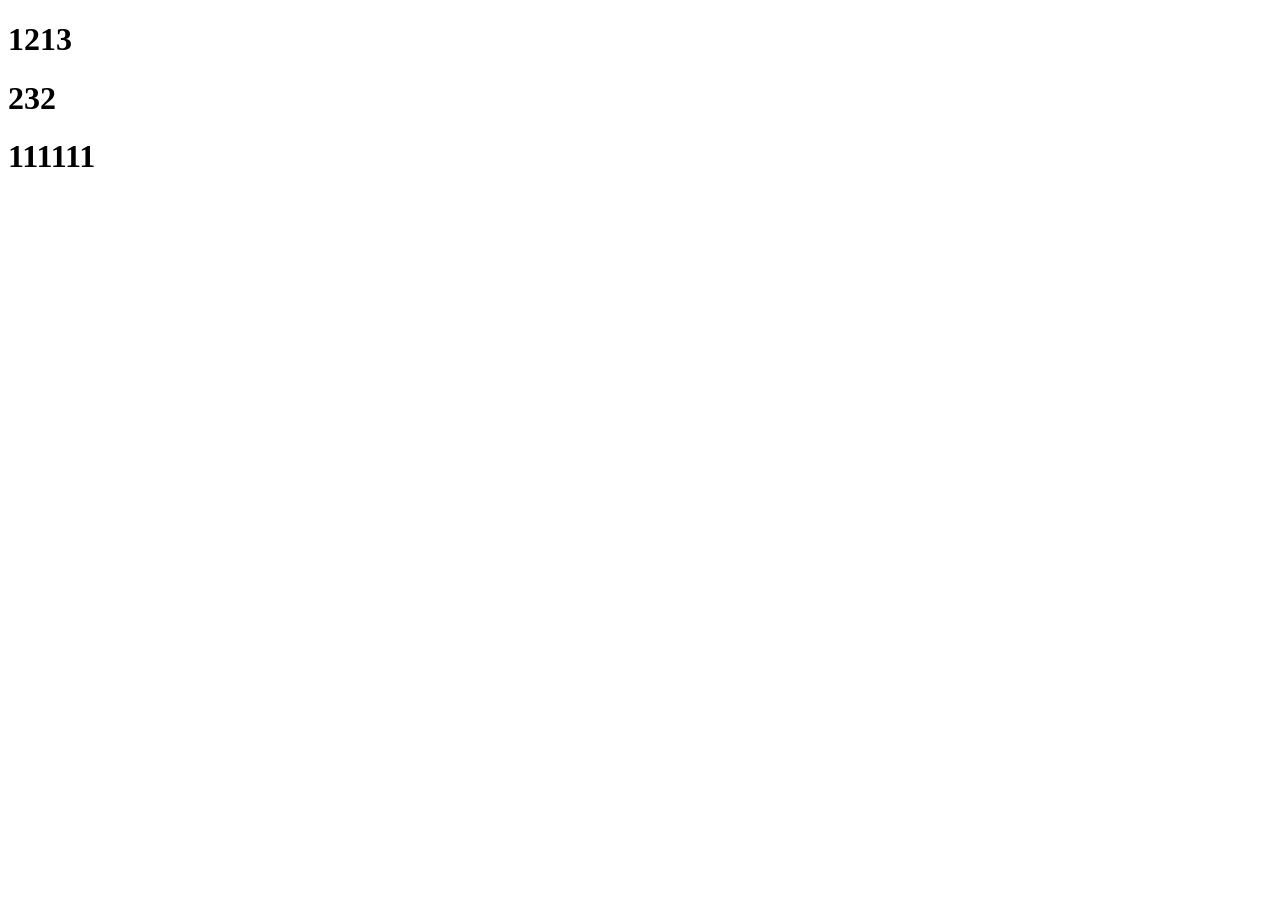
==== myapp/target/classes/templates/index.html @ 2e3e6c56 "Add files via upload" ====
<!doctype html>
<html lang="ru">
  <head>
    <meta charset="UTF-8" />
    <meta name="viewport" content="width=device-width, initial-scale=1.0" />
    <title>Заголовочек</title>
  </head>
  <body>
    <h1>1213</h1>
    <h1>232</h1>
    <h1>111111</h1>
  </body>
</html>
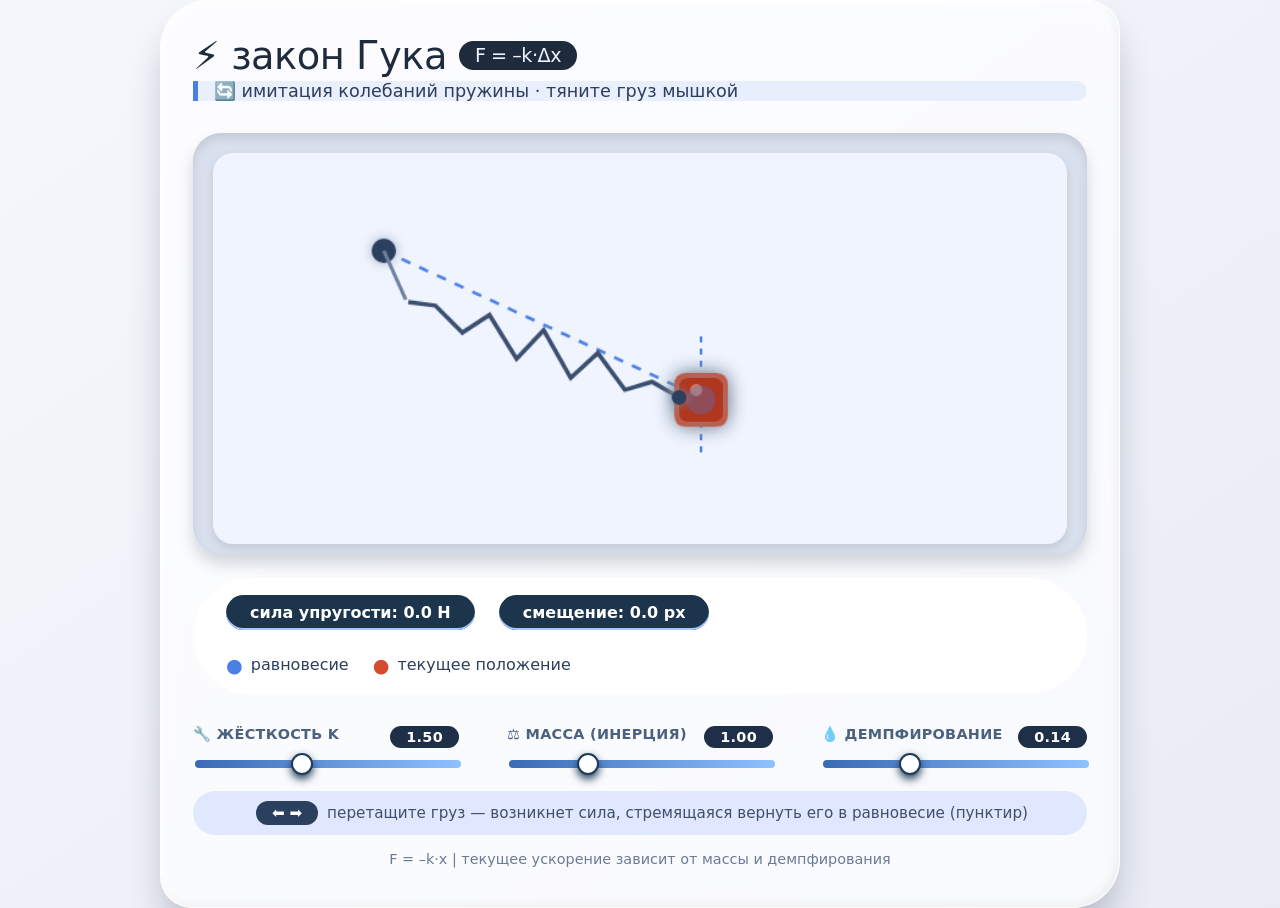
==== commit 177b118a: "Мое решение" ====
--- a/myapp/target/classes/templates/index.html
+++ b/myapp/target/classes/templates/index.html
@@ -3,11 +3,593 @@
   <head>
     <meta charset="UTF-8" />
     <meta name="viewport" content="width=device-width, initial-scale=1.0" />
-    <title>Заголовочек</title>
+    <title>Закон Гука: имитация пружины</title>
+    <style>
+      * {
+        box-sizing: border-box;
+        font-family: "Segoe UI", Roboto, system-ui, sans-serif;
+      }
+      body {
+        background: linear-gradient(145deg, #f5f7fc 0%, #e9ecf5 100%);
+        min-height: 100vh;
+        margin: 0;
+        display: flex;
+        align-items: center;
+        justify-content: center;
+      }
+      .card {
+        background: rgba(255, 255, 255, 0.7);
+        backdrop-filter: blur(8px);
+        border-radius: 3rem 2rem 3rem 2rem;
+        box-shadow:
+          0 25px 40px -10px rgba(10, 20, 50, 0.3),
+          inset 2px 2px 5px rgba(255, 255, 255, 0.8),
+          inset -3px -3px 8px rgba(0, 0, 0, 0.05);
+        padding: 2rem 2rem 2.5rem 2rem;
+        width: fit-content;
+        max-width: 960px;
+        border: 1px solid rgba(255, 255, 255, 0.6);
+      }
+      h1 {
+        font-weight: 500;
+        font-size: 2.4rem;
+        letter-spacing: -0.5px;
+        color: #1e2b3c;
+        margin: 0 0 0.2rem 0;
+        display: flex;
+        align-items: center;
+        gap: 12px;
+      }
+      h1 span {
+        background: #1e2b3c;
+        color: #eef3fc;
+        font-size: 1.2rem;
+        padding: 0.2rem 1rem;
+        border-radius: 40px;
+        font-weight: 400;
+      }
+      .sub {
+        color: #2c3e5c;
+        font-size: 1.1rem;
+        margin-bottom: 2rem;
+        border-left: 5px solid #4a80e5;
+        padding-left: 1rem;
+        background: rgba(74, 128, 229, 0.1);
+        border-radius: 0 20px 20px 0;
+      }
+      .canvas-wrapper {
+        background: #d9e0ed;
+        border-radius: 28px;
+        padding: 20px 20px 10px 20px;
+        box-shadow:
+          inset 0 5px 10px rgba(0, 0, 0, 0.1),
+          0 10px 15px rgba(52, 64, 84, 0.2);
+      }
+      canvas {
+        display: block;
+        width: 100%;
+        height: auto;
+        background: #f0f4fe;
+        border-radius: 20px;
+        box-shadow: 0 4px 8px rgba(0, 0, 0, 0.1);
+        cursor: grab;
+        touch-action: none; /* для удобства на мобильных */
+      }
+      canvas:active {
+        cursor: grabbing;
+      }
+      .control-panel {
+        margin-top: 2rem;
+        display: flex;
+        flex-wrap: wrap;
+        gap: 2rem 3rem;
+        align-items: flex-end;
+        justify-content: center;
+      }
+      .slider-group {
+        min-width: 200px;
+        flex: 1 1 200px;
+      }
+      .slider-group label {
+        display: flex;
+        justify-content: space-between;
+        font-weight: 600;
+        color: #1f3a5f;
+        letter-spacing: 0.3px;
+        margin-bottom: 5px;
+      }
+      .slider-group label span:first-child {
+        text-transform: uppercase;
+        font-size: 0.9rem;
+        opacity: 0.8;
+      }
+      .slider-group label span:last-child {
+        background: #1e2f47;
+        color: white;
+        padding: 0.2rem 1rem;
+        border-radius: 30px;
+        font-size: 0.9rem;
+      }
+      input[type="range"] {
+        width: 100%;
+        height: 8px;
+        background: linear-gradient(90deg, #3a6ab5, #8fc1ff);
+        border-radius: 10px;
+        -webkit-appearance: none;
+        appearance: none;
+      }
+      input[type="range"]::-webkit-slider-thumb {
+        -webkit-appearance: none;
+        width: 22px;
+        height: 22px;
+        background: white;
+        border-radius: 50%;
+        box-shadow: 0 4px 8px #1e3b5a;
+        border: 2px solid #1e3b5a;
+        cursor: pointer;
+        transition: 0.07s;
+      }
+      input[type="range"]::-webkit-slider-thumb:hover {
+        transform: scale(1.15);
+        background: #e9f0ff;
+      }
+      .info-bar {
+        display: flex;
+        flex-wrap: wrap;
+        gap: 1.5rem 3rem;
+        justify-content: space-between;
+        background: #ffffffc7;
+        padding: 1rem 2rem;
+        border-radius: 60px;
+        margin: 1.5rem 0 0.5rem 0;
+        backdrop-filter: blur(4px);
+        border: 1px solid white;
+        align-items: center;
+      }
+      .force-badge {
+        display: flex;
+        gap: 1.5rem;
+        font-weight: 600;
+      }
+      .force-badge div {
+        background: #1d344d;
+        color: white;
+        padding: 0.5rem 1.5rem;
+        border-radius: 40px;
+        box-shadow: inset 0 -2px 0 #a5c6ff;
+      }
+      .legend {
+        display: flex;
+        gap: 1.5rem;
+        color: #2c405c;
+      }
+      .legend span::before {
+        content: "●";
+        margin-right: 8px;
+        font-size: 1.2rem;
+        vertical-align: middle;
+        color: #4a80e5;
+      }
+      .legend span:last-child::before {
+        color: #d44c2f;
+      }
+      .hint {
+        text-align: center;
+        font-size: 0.95rem;
+        color: #3f4f6b;
+        background: #dfe8fe;
+        padding: 0.6rem 1.5rem;
+        border-radius: 50px;
+        margin-top: 1.2rem;
+      }
+      .hint i {
+        font-style: normal;
+        display: inline-block;
+        background: #2b3f5e;
+        color: white;
+        padding: 0.2rem 1rem;
+        border-radius: 30px;
+        margin: 0 4px;
+      }
+      footer {
+        margin-top: 1rem;
+        color: #6b7a95;
+        font-size: 0.9rem;
+        text-align: center;
+      }
+    </style>
   </head>
   <body>
-    <h1>1213</h1>
-    <h1>232</h1>
-    <h1>111111</h1>
+    <div class="card">
+      <h1>
+        ⚡ закон Гука
+        <span>F = –k·Δx</span>
+      </h1>
+      <div class="sub">🔄 имитация колебаний пружины · тяните груз мышкой</div>
+
+      <div class="canvas-wrapper">
+        <canvas id="springCanvas" width="700" height="320"></canvas>
+      </div>
+
+      <div class="info-bar">
+        <div class="force-badge">
+          <div id="forceDisplay">сила упругости: 0.0 Н</div>
+          <div id="displacementDisplay">смещение: 0.0 px</div>
+        </div>
+        <div class="legend">
+          <span>равновесие</span>
+          <span>текущее положение</span>
+        </div>
+      </div>
+
+      <div class="control-panel">
+        <div class="slider-group">
+          <label>
+            <span>🔧 жёсткость k</span>
+            <span id="kValue">1.50</span>
+          </label>
+          <input
+            type="range"
+            id="kSlider"
+            min="0.2"
+            max="3.5"
+            value="1.5"
+            step="0.01"
+          />
+        </div>
+        <div class="slider-group">
+          <label>
+            <span>⚖️ масса (инерция)</span>
+            <span id="massValue">1.0</span>
+          </label>
+          <input
+            type="range"
+            id="massSlider"
+            min="0.3"
+            max="2.8"
+            value="1.0"
+            step="0.05"
+          />
+        </div>
+        <div class="slider-group">
+          <label>
+            <span>💧 демпфирование</span>
+            <span id="dampValue">0.14</span>
+          </label>
+          <input
+            type="range"
+            id="dampSlider"
+            min="0.0"
+            max="0.45"
+            value="0.14"
+            step="0.01"
+          />
+        </div>
+      </div>
+
+      <div class="hint">
+        <i>⬅️ ➡️</i> перетащите груз — возникнет сила, стремящаяся вернуть его в
+        равновесие (пунктир)
+      </div>
+      <footer>
+        F = –k·x | текущее ускорение зависит от массы и демпфирования
+      </footer>
+    </div>
+
+    <script>
+      (function () {
+        const canvas = document.getElementById("springCanvas");
+        const ctx = canvas.getContext("2d");
+
+        // фиксированные точки пружины
+        const anchorX = 140; // точка подвеса (неподвижна)
+        const equilibriumX = 400; // положение равновесия груза (центр масс)
+        // ограничения движения груза
+        const minMassX = 240;
+        const maxMassX = 560;
+
+        // Начальное положение груза – точно в равновесии
+        let massX = equilibriumX;
+
+        // физические переменные для инерционной имитации
+        let velocity = 0; // скорость груза (пиксели/кадр)
+        // параметры (будут обновляться из слайдеров)
+        let stiffness = 1.5; // k
+        let mass = 1.0; // m (условная)
+        let damping = 0.14; // демпфирование
+
+        // флаг перетаскивания
+        let isDragging = false;
+
+        // ---- привязка слайдеров ----
+        const kSlider = document.getElementById("kSlider");
+        const kSpan = document.getElementById("kValue");
+        const massSlider = document.getElementById("massSlider");
+        const massSpan = document.getElementById("massValue");
+        const dampSlider = document.getElementById("dampSlider");
+        const dampSpan = document.getElementById("dampValue");
+
+        function updateSliders() {
+          stiffness = parseFloat(kSlider.value);
+          kSpan.textContent = stiffness.toFixed(2);
+
+          mass = parseFloat(massSlider.value);
+          massSpan.textContent = mass.toFixed(2);
+
+          damping = parseFloat(dampSlider.value);
+          dampSpan.textContent = damping.toFixed(2);
+        }
+
+        kSlider.addEventListener("input", updateSliders);
+        massSlider.addEventListener("input", updateSliders);
+        dampSlider.addEventListener("input", updateSliders);
+        updateSliders(); // инициализация
+
+        // ----- отображение силы и смещения -----
+        const forceDisplay = document.getElementById("forceDisplay");
+        const displacementDisplay = document.getElementById(
+          "displacementDisplay",
+        );
+
+        function updateForceLabel() {
+          const dx = massX - equilibriumX;
+          const force = (-stiffness * dx).toFixed(1);
+          forceDisplay.innerText = `сила упругости: ${force} Н`;
+          displacementDisplay.innerText = `смещение: ${dx.toFixed(1)} px`;
+        }
+
+        // ----- рисование -----
+        function drawSpring() {
+          ctx.clearRect(0, 0, canvas.width, canvas.height);
+
+          // ---- фоновая пунктирная линия равновесия ----
+          ctx.save();
+          ctx.strokeStyle = "#4a80e5";
+          ctx.lineWidth = 2.5;
+          ctx.setLineDash([8, 8]);
+          ctx.beginPath();
+          ctx.moveTo(anchorX, 80);
+          ctx.lineTo(equilibriumX, 200); // линия до равновесной позиции (просто визуальная)
+          ctx.stroke();
+
+          // вертикальная пунктирная метка равновесия
+          ctx.beginPath();
+          ctx.moveTo(equilibriumX, 150);
+          ctx.lineTo(equilibriumX, 250);
+          ctx.strokeStyle = "#4a80e5";
+          ctx.lineWidth = 2;
+          ctx.setLineDash([5, 5]);
+          ctx.stroke();
+
+          // опорная точка (потолок)
+          ctx.beginPath();
+          ctx.fillStyle = "#2b3f5e";
+          ctx.shadowColor = "#a0b0c8";
+          ctx.shadowBlur = 10;
+          ctx.arc(anchorX, 80, 10, 0, 2 * Math.PI);
+          ctx.fill();
+          ctx.shadowBlur = 0;
+          ctx.shadowColor = "transparent";
+
+          // короткая цепочка от потолка до начала пружины
+          ctx.beginPath();
+          ctx.strokeStyle = "#6b7f9f";
+          ctx.lineWidth = 3;
+          ctx.setLineDash([]);
+          ctx.moveTo(anchorX, 80);
+          ctx.lineTo(anchorX + 18, 120);
+          ctx.stroke();
+
+          // ---- пружина (ломаная линия) ----
+          const startX = anchorX + 20;
+          const startY = 122;
+          const endX = massX - 18; // соединяем с грузом
+          const endY = 200;
+
+          ctx.beginPath();
+          ctx.moveTo(startX, startY);
+
+          // амплитуда зигзага
+          const amp = 16;
+          const segments = 10;
+          const stepX = (endX - startX) / segments;
+          const stepY = (endY - startY) / segments;
+
+          for (let i = 1; i <= segments; i++) {
+            const t = i / segments;
+            const x = startX + stepX * i;
+            // зигзаг по y (прямоугольная псевдо-пружина)
+            const y =
+              startY +
+              stepY * i +
+              (i % 2 === 0 ? amp : -amp) * Math.sin(t * Math.PI);
+            ctx.lineTo(x, y);
+          }
+          ctx.lineTo(endX, endY);
+          ctx.strokeStyle = "#3a4f70";
+          ctx.lineWidth = 3.5;
+          ctx.stroke();
+
+          // ---- груз (прямоугольник) ----
+          ctx.shadowBlur = 16;
+          ctx.shadowColor = "#7f8fa0";
+          ctx.fillStyle = "#d44c2f";
+          ctx.beginPath();
+          ctx.roundRect(massX - 22, 180, 44, 44, 10);
+          ctx.fill();
+
+          // дополнительная накладка
+          ctx.fillStyle = "#b1361e";
+          ctx.beginPath();
+          ctx.roundRect(massX - 18, 184, 36, 36, 8);
+          ctx.fill();
+
+          // маленький блеск
+          ctx.shadowBlur = 0;
+          ctx.fillStyle = "#f9e0d0";
+          ctx.beginPath();
+          ctx.arc(massX - 4, 194, 5, 0, 2 * Math.PI);
+          ctx.globalAlpha = 0.4;
+          ctx.fill();
+          ctx.globalAlpha = 1.0;
+
+          // точка крепления пружины к грузу
+          ctx.fillStyle = "#2b3f5e";
+          ctx.shadowBlur = 8;
+          ctx.beginPath();
+          ctx.arc(massX - 18, 200, 6, 0, 2 * Math.PI);
+          ctx.fill();
+
+          // ---- метка равновесия (пунктир) уже есть, добавим полупрозрачный круг ----
+          ctx.shadowBlur = 0;
+          ctx.globalAlpha = 0.3;
+          ctx.fillStyle = "#4a80e5";
+          ctx.beginPath();
+          ctx.arc(equilibriumX, 202, 12, 0, 2 * Math.PI);
+          ctx.fill();
+          ctx.globalAlpha = 1.0;
+
+          // стрелочка силы (если не в равновесии и не перетаскиваем)
+          if (Math.abs(massX - equilibriumX) > 2 && !isDragging) {
+            ctx.beginPath();
+            const direction = Math.sign(equilibriumX - massX); // направление к равновесию
+            const arrowX = massX + direction * 35;
+            ctx.moveTo(massX - 8, 160);
+            ctx.lineTo(arrowX, 140);
+            ctx.strokeStyle = "#e05a3a";
+            ctx.lineWidth = 2;
+            ctx.setLineDash([4, 4]);
+            ctx.stroke();
+            // треугольник
+            ctx.fillStyle = "#e05a3a";
+            ctx.beginPath();
+            ctx.moveTo(arrowX, 140);
+            ctx.lineTo(arrowX - direction * 12, 134);
+            ctx.lineTo(arrowX - direction * 12, 146);
+            ctx.closePath();
+            ctx.fill();
+          }
+          ctx.setLineDash([]);
+          ctx.shadowBlur = 0;
+          ctx.restore();
+        }
+
+        // вспомогательный метод CanvasRenderingContext2D.roundRect
+        CanvasRenderingContext2D.prototype.roundRect = function (
+          x,
+          y,
+          w,
+          h,
+          r,
+        ) {
+          if (w < 2 * r) r = w / 2;
+          if (h < 2 * r) r = h / 2;
+          this.moveTo(x + r, y);
+          this.lineTo(x + w - r, y);
+          this.quadraticCurveTo(x + w, y, x + w, y + r);
+          this.lineTo(x + w, y + h - r);
+          this.quadraticCurveTo(x + w, y + h, x + w - r, y + h);
+          this.lineTo(x + r, y + h);
+          this.quadraticCurveTo(x, y + h, x, y + h - r);
+          this.lineTo(x, y + r);
+          this.quadraticCurveTo(x, y, x + r, y);
+          return this;
+        };
+
+        // ---- физическое обновление (когда не перетаскиваем) ----
+        function updatePhysics() {
+          if (isDragging) return; // при перетаскивании физика не меняет положение
+
+          const dx = massX - equilibriumX; // смещение от равновесия
+          const force = -stiffness * dx; // закон Гука
+          const acceleration = force / (mass * 30); // масса влияет (множитель для визуальной плавности)
+          velocity = velocity * (1 - damping * 0.1) + acceleration; // демпфирование
+          massX += velocity;
+
+          // мягкие границы (отбой)
+          if (massX < minMassX) {
+            massX = minMassX;
+            velocity = -velocity * 0.4;
+          } else if (massX > maxMassX) {
+            massX = maxMassX;
+            velocity = -velocity * 0.4;
+          }
+
+          // минимизация микродрейфа
+          if (Math.abs(velocity) < 0.02 && Math.abs(dx) < 0.5) {
+            massX = equilibriumX;
+            velocity = 0;
+          }
+        }
+
+        // ---- анимация ----
+        function animate() {
+          if (!isDragging) {
+            updatePhysics();
+            updateForceLabel();
+          }
+          drawSpring();
+          requestAnimationFrame(animate);
+        }
+        animate();
+
+        // ----- МЫШЬ: перетаскивание -----
+        function getMouseCoord(e) {
+          const rect = canvas.getBoundingClientRect();
+          const scaleX = canvas.width / rect.width; // соотношение логических пикселей canvas и CSS
+          let clientX;
+          if (e.touches) {
+            clientX = e.touches[0].clientX;
+            e.preventDefault();
+          } else {
+            clientX = e.clientX;
+          }
+          // вычисляем координату внутри canvas в пикселях canvas
+          let canvasX = (clientX - rect.left) * scaleX;
+          // ограничим диапазоном
+          canvasX = Math.min(maxMassX, Math.max(minMassX, canvasX));
+          return canvasX;
+        }
+
+        function startDrag(e) {
+          e.preventDefault();
+          const canvasX = getMouseCoord(e);
+          // проверяем попадание в область груза (упрощённо)
+          if (Math.abs(canvasX - massX) < 40) {
+            isDragging = true;
+            velocity = 0; // сбрасываем скорость
+          }
+        }
+
+        function onDrag(e) {
+          if (!isDragging) return;
+          e.preventDefault();
+          const canvasX = getMouseCoord(e);
+          massX = canvasX;
+          updateForceLabel();
+        }
+
+        function stopDrag(e) {
+          if (isDragging) {
+            isDragging = false;
+            // небольшой толчок можно добавить при отпускании, но оставим как есть — пусть скорость с нуля
+            velocity = 0; // можно убрать, чтобы была инерция, но аккуратнее: обнулим для предсказуемости
+          }
+        }
+
+        canvas.addEventListener("mousedown", startDrag);
+        window.addEventListener("mousemove", onDrag);
+        window.addEventListener("mouseup", stopDrag);
+
+        // тач-события (мобильные)
+        canvas.addEventListener("touchstart", startDrag, { passive: false });
+        window.addEventListener("touchmove", onDrag, { passive: false });
+        window.addEventListener("touchend", stopDrag);
+        window.addEventListener("touchcancel", stopDrag);
+
+        // предотвращаем выделение при двойном ходе
+        canvas.addEventListener("dragstart", (e) => e.preventDefault());
+      })();
+    </script>
   </body>
 </html>
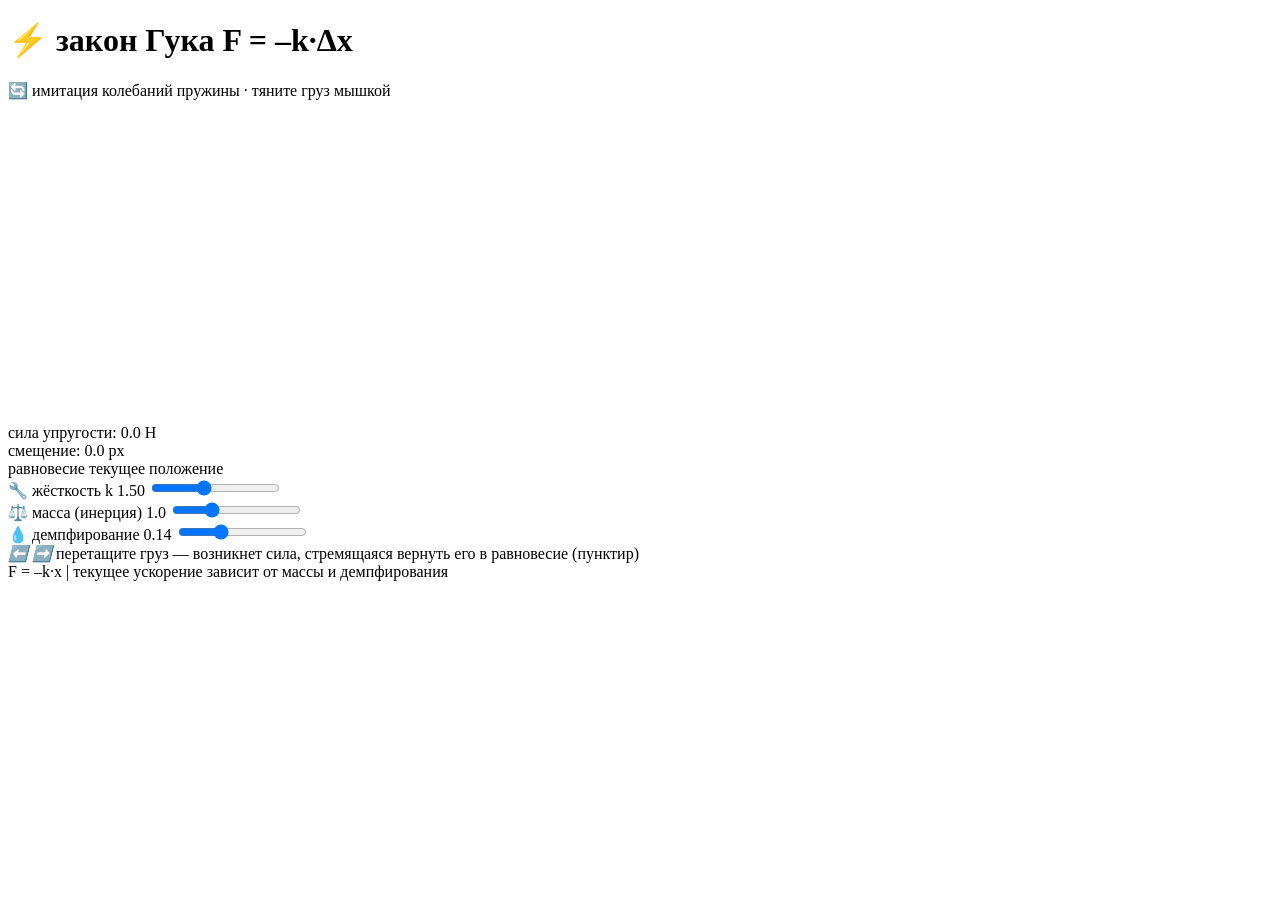
==== commit e47d14f7: "Добавлен thymeleaf, JS и CSS теперь находятся в папках в static" ====
--- a/myapp/target/classes/templates/index.html
+++ b/myapp/target/classes/templates/index.html
@@ -1,211 +1,20 @@
 <!doctype html>
-<html lang="ru">
+<html lang="ru" xmlns:th="http://www.thymeleaf.org">
   <head>
     <meta charset="UTF-8" />
     <meta name="viewport" content="width=device-width, initial-scale=1.0" />
-    <title>Закон Гука: имитация пружины</title>
-    <style>
-      * {
-        box-sizing: border-box;
-        font-family: "Segoe UI", Roboto, system-ui, sans-serif;
-      }
-      body {
-        background: linear-gradient(145deg, #f5f7fc 0%, #e9ecf5 100%);
-        min-height: 100vh;
-        margin: 0;
-        display: flex;
-        align-items: center;
-        justify-content: center;
-      }
-      .card {
-        background: rgba(255, 255, 255, 0.7);
-        backdrop-filter: blur(8px);
-        border-radius: 3rem 2rem 3rem 2rem;
-        box-shadow:
-          0 25px 40px -10px rgba(10, 20, 50, 0.3),
-          inset 2px 2px 5px rgba(255, 255, 255, 0.8),
-          inset -3px -3px 8px rgba(0, 0, 0, 0.05);
-        padding: 2rem 2rem 2.5rem 2rem;
-        width: fit-content;
-        max-width: 960px;
-        border: 1px solid rgba(255, 255, 255, 0.6);
-      }
-      h1 {
-        font-weight: 500;
-        font-size: 2.4rem;
-        letter-spacing: -0.5px;
-        color: #1e2b3c;
-        margin: 0 0 0.2rem 0;
-        display: flex;
-        align-items: center;
-        gap: 12px;
-      }
-      h1 span {
-        background: #1e2b3c;
-        color: #eef3fc;
-        font-size: 1.2rem;
-        padding: 0.2rem 1rem;
-        border-radius: 40px;
-        font-weight: 400;
-      }
-      .sub {
-        color: #2c3e5c;
-        font-size: 1.1rem;
-        margin-bottom: 2rem;
-        border-left: 5px solid #4a80e5;
-        padding-left: 1rem;
-        background: rgba(74, 128, 229, 0.1);
-        border-radius: 0 20px 20px 0;
-      }
-      .canvas-wrapper {
-        background: #d9e0ed;
-        border-radius: 28px;
-        padding: 20px 20px 10px 20px;
-        box-shadow:
-          inset 0 5px 10px rgba(0, 0, 0, 0.1),
-          0 10px 15px rgba(52, 64, 84, 0.2);
-      }
-      canvas {
-        display: block;
-        width: 100%;
-        height: auto;
-        background: #f0f4fe;
-        border-radius: 20px;
-        box-shadow: 0 4px 8px rgba(0, 0, 0, 0.1);
-        cursor: grab;
-        touch-action: none; /* для удобства на мобильных */
-      }
-      canvas:active {
-        cursor: grabbing;
-      }
-      .control-panel {
-        margin-top: 2rem;
-        display: flex;
-        flex-wrap: wrap;
-        gap: 2rem 3rem;
-        align-items: flex-end;
-        justify-content: center;
-      }
-      .slider-group {
-        min-width: 200px;
-        flex: 1 1 200px;
-      }
-      .slider-group label {
-        display: flex;
-        justify-content: space-between;
-        font-weight: 600;
-        color: #1f3a5f;
-        letter-spacing: 0.3px;
-        margin-bottom: 5px;
-      }
-      .slider-group label span:first-child {
-        text-transform: uppercase;
-        font-size: 0.9rem;
-        opacity: 0.8;
-      }
-      .slider-group label span:last-child {
-        background: #1e2f47;
-        color: white;
-        padding: 0.2rem 1rem;
-        border-radius: 30px;
-        font-size: 0.9rem;
-      }
-      input[type="range"] {
-        width: 100%;
-        height: 8px;
-        background: linear-gradient(90deg, #3a6ab5, #8fc1ff);
-        border-radius: 10px;
-        -webkit-appearance: none;
-        appearance: none;
-      }
-      input[type="range"]::-webkit-slider-thumb {
-        -webkit-appearance: none;
-        width: 22px;
-        height: 22px;
-        background: white;
-        border-radius: 50%;
-        box-shadow: 0 4px 8px #1e3b5a;
-        border: 2px solid #1e3b5a;
-        cursor: pointer;
-        transition: 0.07s;
-      }
-      input[type="range"]::-webkit-slider-thumb:hover {
-        transform: scale(1.15);
-        background: #e9f0ff;
-      }
-      .info-bar {
-        display: flex;
-        flex-wrap: wrap;
-        gap: 1.5rem 3rem;
-        justify-content: space-between;
-        background: #ffffffc7;
-        padding: 1rem 2rem;
-        border-radius: 60px;
-        margin: 1.5rem 0 0.5rem 0;
-        backdrop-filter: blur(4px);
-        border: 1px solid white;
-        align-items: center;
-      }
-      .force-badge {
-        display: flex;
-        gap: 1.5rem;
-        font-weight: 600;
-      }
-      .force-badge div {
-        background: #1d344d;
-        color: white;
-        padding: 0.5rem 1.5rem;
-        border-radius: 40px;
-        box-shadow: inset 0 -2px 0 #a5c6ff;
-      }
-      .legend {
-        display: flex;
-        gap: 1.5rem;
-        color: #2c405c;
-      }
-      .legend span::before {
-        content: "●";
-        margin-right: 8px;
-        font-size: 1.2rem;
-        vertical-align: middle;
-        color: #4a80e5;
-      }
-      .legend span:last-child::before {
-        color: #d44c2f;
-      }
-      .hint {
-        text-align: center;
-        font-size: 0.95rem;
-        color: #3f4f6b;
-        background: #dfe8fe;
-        padding: 0.6rem 1.5rem;
-        border-radius: 50px;
-        margin-top: 1.2rem;
-      }
-      .hint i {
-        font-style: normal;
-        display: inline-block;
-        background: #2b3f5e;
-        color: white;
-        padding: 0.2rem 1rem;
-        border-radius: 30px;
-        margin: 0 4px;
-      }
-      footer {
-        margin-top: 1rem;
-        color: #6b7a95;
-        font-size: 0.9rem;
-        text-align: center;
-      }
-    </style>
+    <title th:text="${title}">Закон Гука: имитация пружины</title>
+    <link rel="stylesheet" href="css/style.css" />
   </head>
   <body>
     <div class="card">
       <h1>
-        ⚡ закон Гука
+        ⚡ <span th:text="${title}">закон Гука</span>
         <span>F = –k·Δx</span>
       </h1>
-      <div class="sub">🔄 имитация колебаний пружины · тяните груз мышкой</div>
+      <div class="sub" th:text="${description}">
+        🔄 имитация колебаний пружины · тяните груз мышкой
+      </div>
 
       <div class="canvas-wrapper">
         <canvas id="springCanvas" width="700" height="320"></canvas>
@@ -275,321 +84,6 @@
         F = –k·x | текущее ускорение зависит от массы и демпфирования
       </footer>
     </div>
-
-    <script>
-      (function () {
-        const canvas = document.getElementById("springCanvas");
-        const ctx = canvas.getContext("2d");
-
-        // фиксированные точки пружины
-        const anchorX = 140; // точка подвеса (неподвижна)
-        const equilibriumX = 400; // положение равновесия груза (центр масс)
-        // ограничения движения груза
-        const minMassX = 240;
-        const maxMassX = 560;
-
-        // Начальное положение груза – точно в равновесии
-        let massX = equilibriumX;
-
-        // физические переменные для инерционной имитации
-        let velocity = 0; // скорость груза (пиксели/кадр)
-        // параметры (будут обновляться из слайдеров)
-        let stiffness = 1.5; // k
-        let mass = 1.0; // m (условная)
-        let damping = 0.14; // демпфирование
-
-        // флаг перетаскивания
-        let isDragging = false;
-
-        // ---- привязка слайдеров ----
-        const kSlider = document.getElementById("kSlider");
-        const kSpan = document.getElementById("kValue");
-        const massSlider = document.getElementById("massSlider");
-        const massSpan = document.getElementById("massValue");
-        const dampSlider = document.getElementById("dampSlider");
-        const dampSpan = document.getElementById("dampValue");
-
-        function updateSliders() {
-          stiffness = parseFloat(kSlider.value);
-          kSpan.textContent = stiffness.toFixed(2);
-
-          mass = parseFloat(massSlider.value);
-          massSpan.textContent = mass.toFixed(2);
-
-          damping = parseFloat(dampSlider.value);
-          dampSpan.textContent = damping.toFixed(2);
-        }
-
-        kSlider.addEventListener("input", updateSliders);
-        massSlider.addEventListener("input", updateSliders);
-        dampSlider.addEventListener("input", updateSliders);
-        updateSliders(); // инициализация
-
-        // ----- отображение силы и смещения -----
-        const forceDisplay = document.getElementById("forceDisplay");
-        const displacementDisplay = document.getElementById(
-          "displacementDisplay",
-        );
-
-        function updateForceLabel() {
-          const dx = massX - equilibriumX;
-          const force = (-stiffness * dx).toFixed(1);
-          forceDisplay.innerText = `сила упругости: ${force} Н`;
-          displacementDisplay.innerText = `смещение: ${dx.toFixed(1)} px`;
-        }
-
-        // ----- рисование -----
-        function drawSpring() {
-          ctx.clearRect(0, 0, canvas.width, canvas.height);
-
-          // ---- фоновая пунктирная линия равновесия ----
-          ctx.save();
-          ctx.strokeStyle = "#4a80e5";
-          ctx.lineWidth = 2.5;
-          ctx.setLineDash([8, 8]);
-          ctx.beginPath();
-          ctx.moveTo(anchorX, 80);
-          ctx.lineTo(equilibriumX, 200); // линия до равновесной позиции (просто визуальная)
-          ctx.stroke();
-
-          // вертикальная пунктирная метка равновесия
-          ctx.beginPath();
-          ctx.moveTo(equilibriumX, 150);
-          ctx.lineTo(equilibriumX, 250);
-          ctx.strokeStyle = "#4a80e5";
-          ctx.lineWidth = 2;
-          ctx.setLineDash([5, 5]);
-          ctx.stroke();
-
-          // опорная точка (потолок)
-          ctx.beginPath();
-          ctx.fillStyle = "#2b3f5e";
-          ctx.shadowColor = "#a0b0c8";
-          ctx.shadowBlur = 10;
-          ctx.arc(anchorX, 80, 10, 0, 2 * Math.PI);
-          ctx.fill();
-          ctx.shadowBlur = 0;
-          ctx.shadowColor = "transparent";
-
-          // короткая цепочка от потолка до начала пружины
-          ctx.beginPath();
-          ctx.strokeStyle = "#6b7f9f";
-          ctx.lineWidth = 3;
-          ctx.setLineDash([]);
-          ctx.moveTo(anchorX, 80);
-          ctx.lineTo(anchorX + 18, 120);
-          ctx.stroke();
-
-          // ---- пружина (ломаная линия) ----
-          const startX = anchorX + 20;
-          const startY = 122;
-          const endX = massX - 18; // соединяем с грузом
-          const endY = 200;
-
-          ctx.beginPath();
-          ctx.moveTo(startX, startY);
-
-          // амплитуда зигзага
-          const amp = 16;
-          const segments = 10;
-          const stepX = (endX - startX) / segments;
-          const stepY = (endY - startY) / segments;
-
-          for (let i = 1; i <= segments; i++) {
-            const t = i / segments;
-            const x = startX + stepX * i;
-            // зигзаг по y (прямоугольная псевдо-пружина)
-            const y =
-              startY +
-              stepY * i +
-              (i % 2 === 0 ? amp : -amp) * Math.sin(t * Math.PI);
-            ctx.lineTo(x, y);
-          }
-          ctx.lineTo(endX, endY);
-          ctx.strokeStyle = "#3a4f70";
-          ctx.lineWidth = 3.5;
-          ctx.stroke();
-
-          // ---- груз (прямоугольник) ----
-          ctx.shadowBlur = 16;
-          ctx.shadowColor = "#7f8fa0";
-          ctx.fillStyle = "#d44c2f";
-          ctx.beginPath();
-          ctx.roundRect(massX - 22, 180, 44, 44, 10);
-          ctx.fill();
-
-          // дополнительная накладка
-          ctx.fillStyle = "#b1361e";
-          ctx.beginPath();
-          ctx.roundRect(massX - 18, 184, 36, 36, 8);
-          ctx.fill();
-
-          // маленький блеск
-          ctx.shadowBlur = 0;
-          ctx.fillStyle = "#f9e0d0";
-          ctx.beginPath();
-          ctx.arc(massX - 4, 194, 5, 0, 2 * Math.PI);
-          ctx.globalAlpha = 0.4;
-          ctx.fill();
-          ctx.globalAlpha = 1.0;
-
-          // точка крепления пружины к грузу
-          ctx.fillStyle = "#2b3f5e";
-          ctx.shadowBlur = 8;
-          ctx.beginPath();
-          ctx.arc(massX - 18, 200, 6, 0, 2 * Math.PI);
-          ctx.fill();
-
-          // ---- метка равновесия (пунктир) уже есть, добавим полупрозрачный круг ----
-          ctx.shadowBlur = 0;
-          ctx.globalAlpha = 0.3;
-          ctx.fillStyle = "#4a80e5";
-          ctx.beginPath();
-          ctx.arc(equilibriumX, 202, 12, 0, 2 * Math.PI);
-          ctx.fill();
-          ctx.globalAlpha = 1.0;
-
-          // стрелочка силы (если не в равновесии и не перетаскиваем)
-          if (Math.abs(massX - equilibriumX) > 2 && !isDragging) {
-            ctx.beginPath();
-            const direction = Math.sign(equilibriumX - massX); // направление к равновесию
-            const arrowX = massX + direction * 35;
-            ctx.moveTo(massX - 8, 160);
-            ctx.lineTo(arrowX, 140);
-            ctx.strokeStyle = "#e05a3a";
-            ctx.lineWidth = 2;
-            ctx.setLineDash([4, 4]);
-            ctx.stroke();
-            // треугольник
-            ctx.fillStyle = "#e05a3a";
-            ctx.beginPath();
-            ctx.moveTo(arrowX, 140);
-            ctx.lineTo(arrowX - direction * 12, 134);
-            ctx.lineTo(arrowX - direction * 12, 146);
-            ctx.closePath();
-            ctx.fill();
-          }
-          ctx.setLineDash([]);
-          ctx.shadowBlur = 0;
-          ctx.restore();
-        }
-
-        // вспомогательный метод CanvasRenderingContext2D.roundRect
-        CanvasRenderingContext2D.prototype.roundRect = function (
-          x,
-          y,
-          w,
-          h,
-          r,
-        ) {
-          if (w < 2 * r) r = w / 2;
-          if (h < 2 * r) r = h / 2;
-          this.moveTo(x + r, y);
-          this.lineTo(x + w - r, y);
-          this.quadraticCurveTo(x + w, y, x + w, y + r);
-          this.lineTo(x + w, y + h - r);
-          this.quadraticCurveTo(x + w, y + h, x + w - r, y + h);
-          this.lineTo(x + r, y + h);
-          this.quadraticCurveTo(x, y + h, x, y + h - r);
-          this.lineTo(x, y + r);
-          this.quadraticCurveTo(x, y, x + r, y);
-          return this;
-        };
-
-        // ---- физическое обновление (когда не перетаскиваем) ----
-        function updatePhysics() {
-          if (isDragging) return; // при перетаскивании физика не меняет положение
-
-          const dx = massX - equilibriumX; // смещение от равновесия
-          const force = -stiffness * dx; // закон Гука
-          const acceleration = force / (mass * 30); // масса влияет (множитель для визуальной плавности)
-          velocity = velocity * (1 - damping * 0.1) + acceleration; // демпфирование
-          massX += velocity;
-
-          // мягкие границы (отбой)
-          if (massX < minMassX) {
-            massX = minMassX;
-            velocity = -velocity * 0.4;
-          } else if (massX > maxMassX) {
-            massX = maxMassX;
-            velocity = -velocity * 0.4;
-          }
-
-          // минимизация микродрейфа
-          if (Math.abs(velocity) < 0.02 && Math.abs(dx) < 0.5) {
-            massX = equilibriumX;
-            velocity = 0;
-          }
-        }
-
-        // ---- анимация ----
-        function animate() {
-          if (!isDragging) {
-            updatePhysics();
-            updateForceLabel();
-          }
-          drawSpring();
-          requestAnimationFrame(animate);
-        }
-        animate();
-
-        // ----- МЫШЬ: перетаскивание -----
-        function getMouseCoord(e) {
-          const rect = canvas.getBoundingClientRect();
-          const scaleX = canvas.width / rect.width; // соотношение логических пикселей canvas и CSS
-          let clientX;
-          if (e.touches) {
-            clientX = e.touches[0].clientX;
-            e.preventDefault();
-          } else {
-            clientX = e.clientX;
-          }
-          // вычисляем координату внутри canvas в пикселях canvas
-          let canvasX = (clientX - rect.left) * scaleX;
-          // ограничим диапазоном
-          canvasX = Math.min(maxMassX, Math.max(minMassX, canvasX));
-          return canvasX;
-        }
-
-        function startDrag(e) {
-          e.preventDefault();
-          const canvasX = getMouseCoord(e);
-          // проверяем попадание в область груза (упрощённо)
-          if (Math.abs(canvasX - massX) < 40) {
-            isDragging = true;
-            velocity = 0; // сбрасываем скорость
-          }
-        }
-
-        function onDrag(e) {
-          if (!isDragging) return;
-          e.preventDefault();
-          const canvasX = getMouseCoord(e);
-          massX = canvasX;
-          updateForceLabel();
-        }
-
-        function stopDrag(e) {
-          if (isDragging) {
-            isDragging = false;
-            // небольшой толчок можно добавить при отпускании, но оставим как есть — пусть скорость с нуля
-            velocity = 0; // можно убрать, чтобы была инерция, но аккуратнее: обнулим для предсказуемости
-          }
-        }
-
-        canvas.addEventListener("mousedown", startDrag);
-        window.addEventListener("mousemove", onDrag);
-        window.addEventListener("mouseup", stopDrag);
-
-        // тач-события (мобильные)
-        canvas.addEventListener("touchstart", startDrag, { passive: false });
-        window.addEventListener("touchmove", onDrag, { passive: false });
-        window.addEventListener("touchend", stopDrag);
-        window.addEventListener("touchcancel", stopDrag);
-
-        // предотвращаем выделение при двойном ходе
-        canvas.addEventListener("dragstart", (e) => e.preventDefault());
-      })();
-    </script>
+    <script th:src="@{/js/script.js}"></script>
   </body>
 </html>
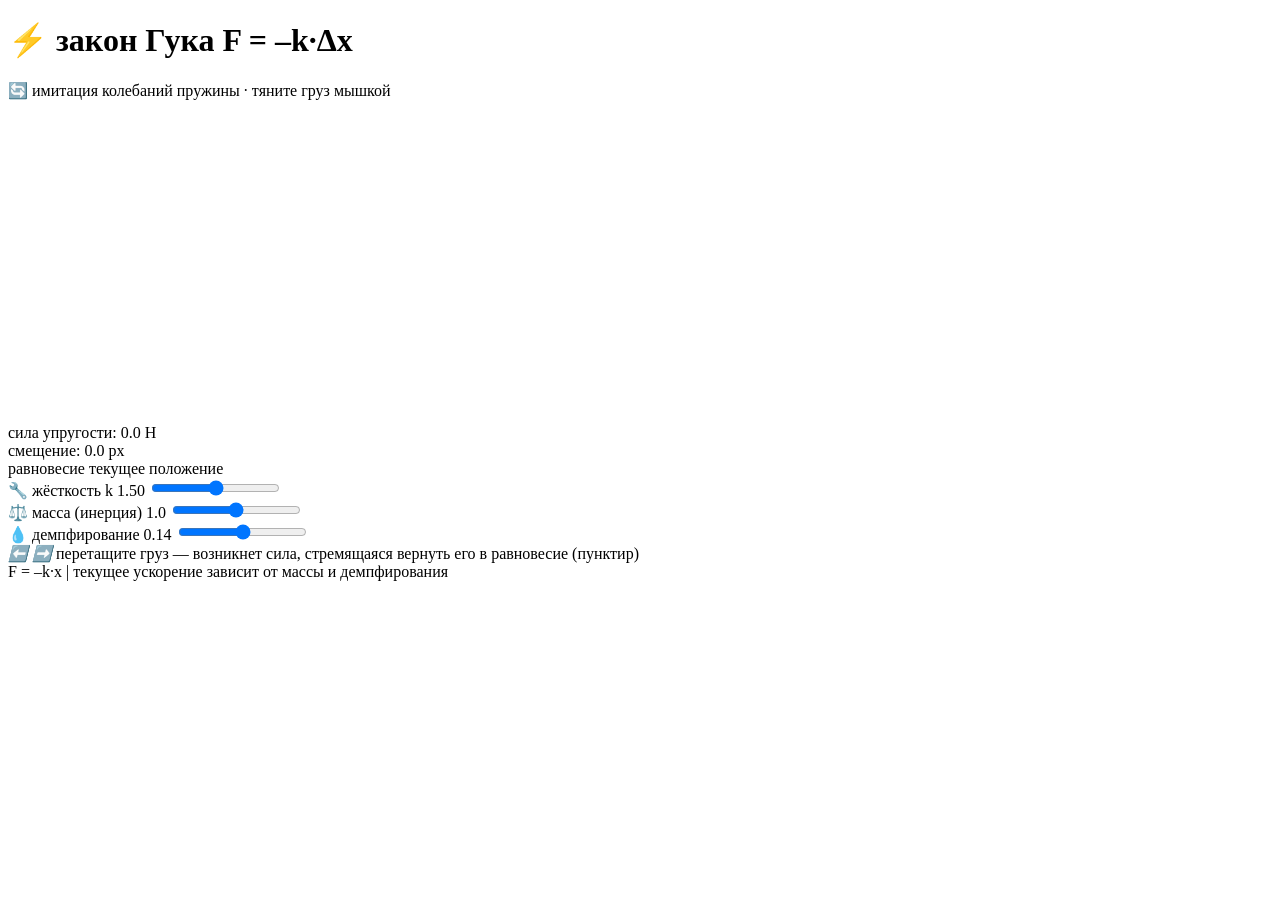
==== commit 020fe0bb: "Бэкенд связан с фронтендом по thymeleaf" ====
--- a/myapp/target/classes/templates/index.html
+++ b/myapp/target/classes/templates/index.html
@@ -4,13 +4,27 @@
     <meta charset="UTF-8" />
     <meta name="viewport" content="width=device-width, initial-scale=1.0" />
     <title th:text="${title}">Закон Гука: имитация пружины</title>
-    <link rel="stylesheet" href="css/style.css" />
+    <link rel="stylesheet" th:href="@{/css/style.css}" />
+
+    <!-- Метаданные для JavaScript -->
+    <script th:inline="javascript">
+      /*<![CDATA[*/
+      window.initialState = {
+          stiffness: [[${simulation.stiffness}]],
+          mass: [[${simulation.mass}]],
+          damping: [[${simulation.damping}]],
+          equilibriumX: [[${T(com.example.hookeslaw.model.SpringSimulation).getEquilibriumX()}]],
+          minX: [[${T(com.example.hookeslaw.model.SpringSimulation).getMinPosition()}]],
+          maxX: [[${T(com.example.hookeslaw.model.SpringSimulation).getMaxPosition()}]]
+      };
+      /*]]>*/
+    </script>
   </head>
   <body>
     <div class="card">
       <h1>
         ⚡ <span th:text="${title}">закон Гука</span>
-        <span>F = –k·Δx</span>
+        <span th:text="'F = –k·Δx'">F = –k·Δx</span>
       </h1>
       <div class="sub" th:text="${description}">
         🔄 имитация колебаний пружины · тяните груз мышкой
@@ -22,8 +36,18 @@
 
       <div class="info-bar">
         <div class="force-badge">
-          <div id="forceDisplay">сила упругости: 0.0 Н</div>
-          <div id="displacementDisplay">смещение: 0.0 px</div>
+          <div
+            id="forceDisplay"
+            th:text="'сила упругости: ' + ${simulation.force} + ' Н'"
+          >
+            сила упругости: 0.0 Н
+          </div>
+          <div
+            id="displacementDisplay"
+            th:text="'смещение: ' + ${simulation.displacement} + ' px'"
+          >
+            смещение: 0.0 px
+          </div>
         </div>
         <div class="legend">
           <span>равновесие</span>
@@ -35,55 +59,96 @@
         <div class="slider-group">
           <label>
             <span>🔧 жёсткость k</span>
-            <span id="kValue">1.50</span>
+            <span id="kValue" th:text="${simulation.stiffness}">1.50</span>
           </label>
           <input
             type="range"
             id="kSlider"
             min="0.2"
             max="3.5"
-            value="1.5"
+            th:value="${simulation.stiffness}"
             step="0.01"
           />
         </div>
         <div class="slider-group">
           <label>
             <span>⚖️ масса (инерция)</span>
-            <span id="massValue">1.0</span>
+            <span id="massValue" th:text="${simulation.mass}">1.0</span>
           </label>
           <input
             type="range"
             id="massSlider"
             min="0.3"
             max="2.8"
-            value="1.0"
+            th:value="${simulation.mass}"
             step="0.05"
           />
         </div>
         <div class="slider-group">
           <label>
             <span>💧 демпфирование</span>
-            <span id="dampValue">0.14</span>
+            <span id="dampValue" th:text="${simulation.damping}">0.14</span>
           </label>
           <input
             type="range"
             id="dampSlider"
             min="0.0"
             max="0.45"
-            value="0.14"
+            th:value="${simulation.damping}"
             step="0.01"
           />
         </div>
       </div>
+
+      <!-- Скрытая форма для отправки данных на сервер (если нужна) -->
+      <form
+        id="paramsForm"
+        th:action="@{/update}"
+        method="post"
+        style="display: none"
+      >
+        <input
+          type="hidden"
+          name="stiffness"
+          id="hiddenStiffness"
+          th:value="${simulation.stiffness}"
+        />
+        <input
+          type="hidden"
+          name="mass"
+          id="hiddenMass"
+          th:value="${simulation.mass}"
+        />
+        <input
+          type="hidden"
+          name="damping"
+          id="hiddenDamping"
+          th:value="${simulation.damping}"
+        />
+        <input
+          type="hidden"
+          name="displacement"
+          id="hiddenDisplacement"
+          th:value="${simulation.displacement}"
+        />
+      </form>
 
       <div class="hint">
         <i>⬅️ ➡️</i> перетащите груз — возникнет сила, стремящаяся вернуть его в
         равновесие (пунктир)
       </div>
       <footer>
-        F = –k·x | текущее ускорение зависит от массы и демпфирования
+        <span
+          th:text="'F = –k·x | текущее ускорение зависит от массы и демпфирования'"
+          >F = –k·x | текущее ускорение зависит от массы и демпфирования</span
+        >
+        <span
+          th:if="${simulation.acceleration != 0}"
+          th:text="' | a = ' + ${#numbers.formatDecimal(simulation.acceleration, 1, 2)}"
+        ></span>
       </footer>
     </div>
+
     <script th:src="@{/js/script.js}"></script>
   </body>
 </html>
